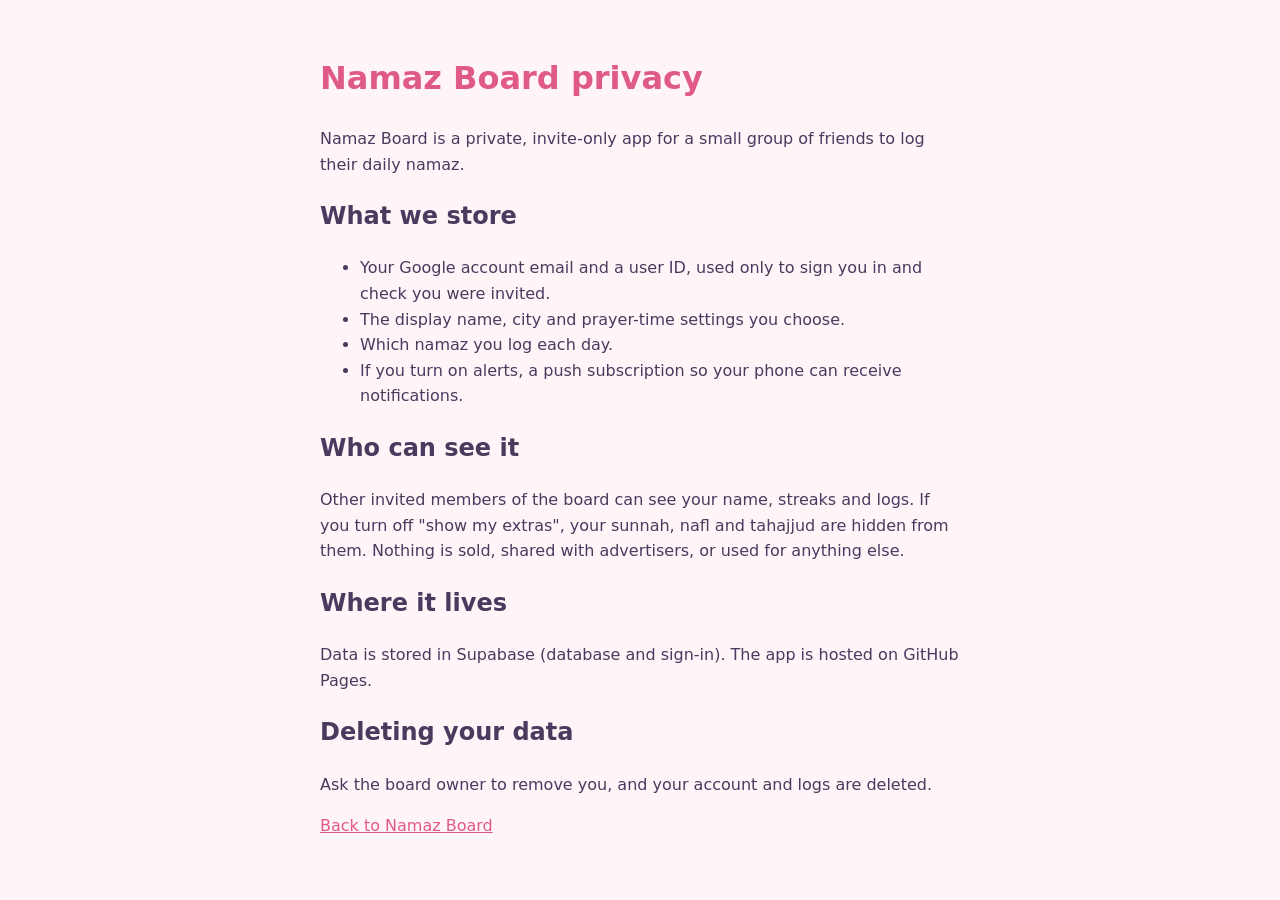
==== privacy.html @ 4ba15d6b "Add privacy page for Google sign-in Co-Authored-By: Claude Opus 5.5 <noreply@anthropic.com> Claude-S" ====
<!doctype html>
<html lang="en"><head><meta charset="utf-8"><meta name="viewport" content="width=device-width,initial-scale=1">
<title>Privacy · Namaz Board</title><link rel="icon" href="icons/icon-192.png">
<style>body{font-family:Nunito,system-ui,sans-serif;max-width:640px;margin:0 auto;padding:32px 16px;line-height:1.6;color:#4A3A5E;background:#FFF4F8}h1{color:#E05A86}a{color:#E05A86}</style></head>
<body>
<h1>Namaz Board privacy</h1>
<p>Namaz Board is a private, invite-only app for a small group of friends to log their daily namaz.</p>
<h2>What we store</h2>
<ul>
<li>Your Google account email and a user ID, used only to sign you in and check you were invited.</li>
<li>The display name, city and prayer-time settings you choose.</li>
<li>Which namaz you log each day.</li>
<li>If you turn on alerts, a push subscription so your phone can receive notifications.</li>
</ul>
<h2>Who can see it</h2>
<p>Other invited members of the board can see your name, streaks and logs. If you turn off "show my extras", your sunnah, nafl and tahajjud are hidden from them. Nothing is sold, shared with advertisers, or used for anything else.</p>
<h2>Where it lives</h2>
<p>Data is stored in Supabase (database and sign-in). The app is hosted on GitHub Pages.</p>
<h2>Deleting your data</h2>
<p>Ask the board owner to remove you, and your account and logs are deleted.</p>
<p><a href="./">Back to Namaz Board</a></p>
</body></html>
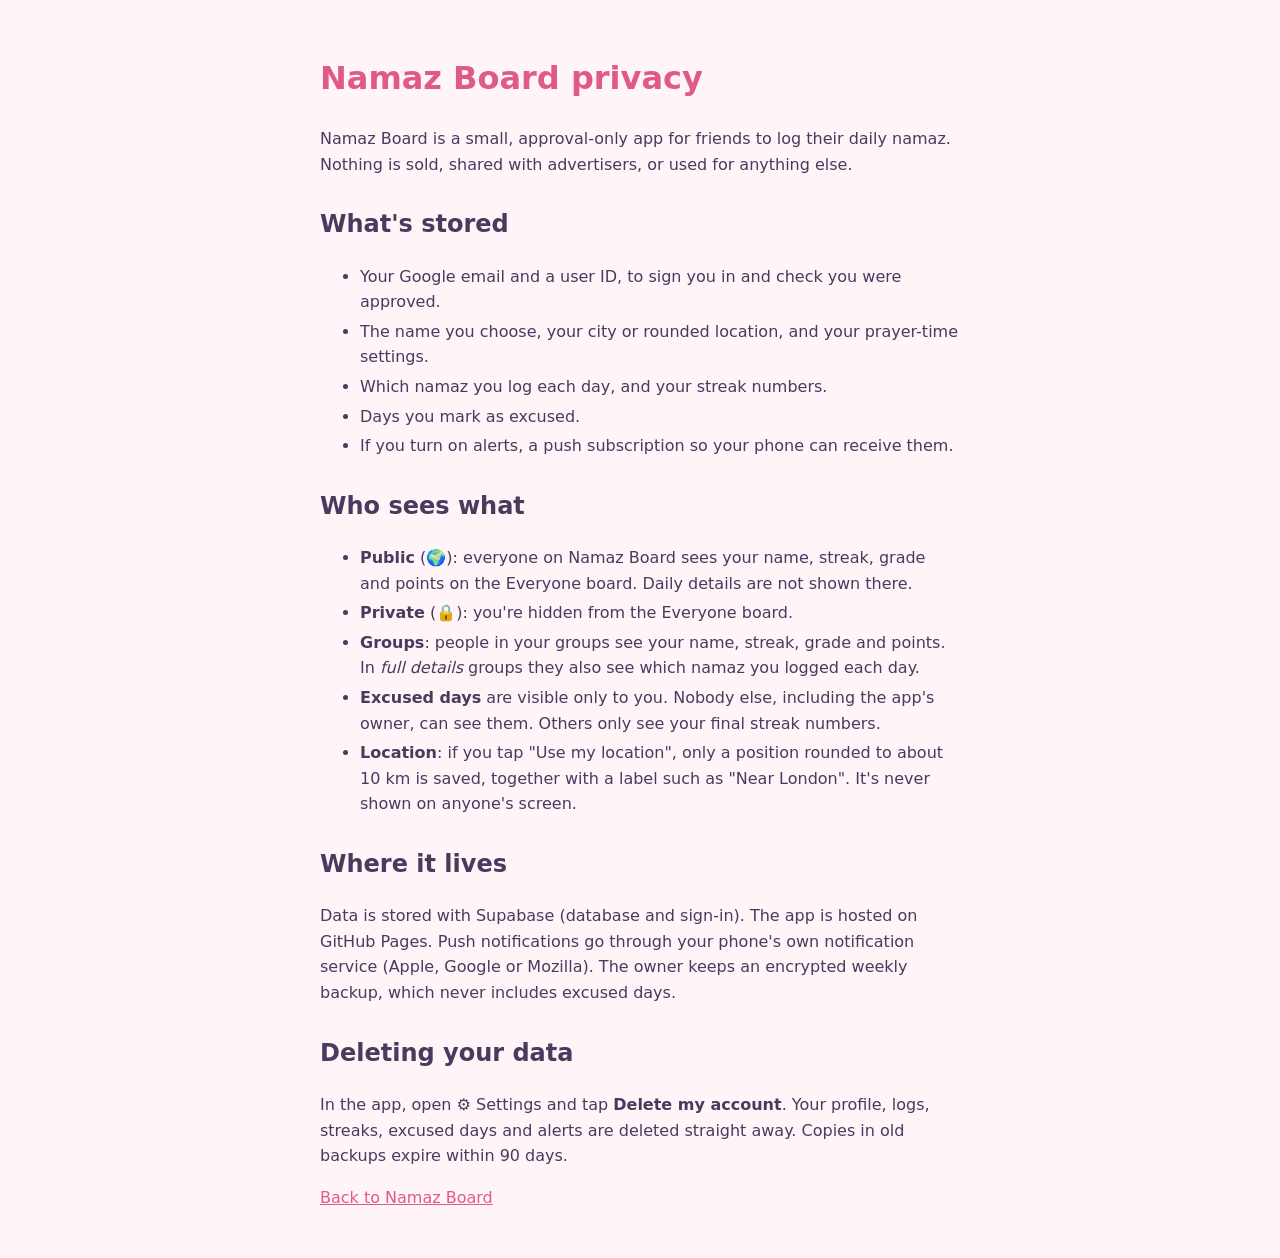
==== commit ecfd1497: "Review fixes: revoke invite on removal, recent-day guard, humane Isha reminder, delete account, priv" ====
--- a/privacy.html
+++ b/privacy.html
@@ -1,22 +1,34 @@
 <!doctype html>
 <html lang="en"><head><meta charset="utf-8"><meta name="viewport" content="width=device-width,initial-scale=1">
 <title>Privacy · Namaz Board</title><link rel="icon" href="icons/icon-192.png">
-<style>body{font-family:Nunito,system-ui,sans-serif;max-width:640px;margin:0 auto;padding:32px 16px;line-height:1.6;color:#4A3A5E;background:#FFF4F8}h1{color:#E05A86}a{color:#E05A86}</style></head>
+<style>body{font-family:Nunito,system-ui,sans-serif;max-width:640px;margin:0 auto;padding:32px 16px;line-height:1.6;color:#4A3A5E;background:#FFF4F8}h1{color:#E05A86}h2{margin-top:28px}a{color:#E05A86}li{margin:4px 0}</style></head>
 <body>
 <h1>Namaz Board privacy</h1>
-<p>Namaz Board is a private, invite-only app for a small group of friends to log their daily namaz.</p>
-<h2>What we store</h2>
+<p>Namaz Board is a small, approval-only app for friends to log their daily namaz. Nothing is sold, shared with advertisers, or used for anything else.</p>
+
+<h2>What's stored</h2>
 <ul>
-<li>Your Google account email and a user ID, used only to sign you in and check you were invited.</li>
-<li>The display name, city and prayer-time settings you choose.</li>
-<li>Which namaz you log each day.</li>
-<li>If you turn on alerts, a push subscription so your phone can receive notifications.</li>
+<li>Your Google email and a user ID, to sign you in and check you were approved.</li>
+<li>The name you choose, your city or rounded location, and your prayer-time settings.</li>
+<li>Which namaz you log each day, and your streak numbers.</li>
+<li>Days you mark as excused.</li>
+<li>If you turn on alerts, a push subscription so your phone can receive them.</li>
 </ul>
-<h2>Who can see it</h2>
-<p>Other invited members of the board can see your name, streaks and logs. If you turn off "show my extras", your sunnah, nafl and tahajjud are hidden from them. Nothing is sold, shared with advertisers, or used for anything else.</p>
+
+<h2>Who sees what</h2>
+<ul>
+<li><b>Public</b> (🌍): everyone on Namaz Board sees your name, streak, grade and points on the Everyone board. Daily details are not shown there.</li>
+<li><b>Private</b> (🔒): you're hidden from the Everyone board.</li>
+<li><b>Groups</b>: people in your groups see your name, streak, grade and points. In <i>full details</i> groups they also see which namaz you logged each day.</li>
+<li><b>Excused days</b> are visible only to you. Nobody else, including the app's owner, can see them. Others only see your final streak numbers.</li>
+<li><b>Location</b>: if you tap "Use my location", only a position rounded to about 10 km is saved, together with a label such as "Near London". It's never shown on anyone's screen.</li>
+</ul>
+
 <h2>Where it lives</h2>
-<p>Data is stored in Supabase (database and sign-in). The app is hosted on GitHub Pages.</p>
+<p>Data is stored with Supabase (database and sign-in). The app is hosted on GitHub Pages. Push notifications go through your phone's own notification service (Apple, Google or Mozilla). The owner keeps an encrypted weekly backup, which never includes excused days.</p>
+
 <h2>Deleting your data</h2>
-<p>Ask the board owner to remove you, and your account and logs are deleted.</p>
+<p>In the app, open ⚙️ Settings and tap <b>Delete my account</b>. Your profile, logs, streaks, excused days and alerts are deleted straight away. Copies in old backups expire within 90 days.</p>
+
 <p><a href="./">Back to Namaz Board</a></p>
 </body></html>
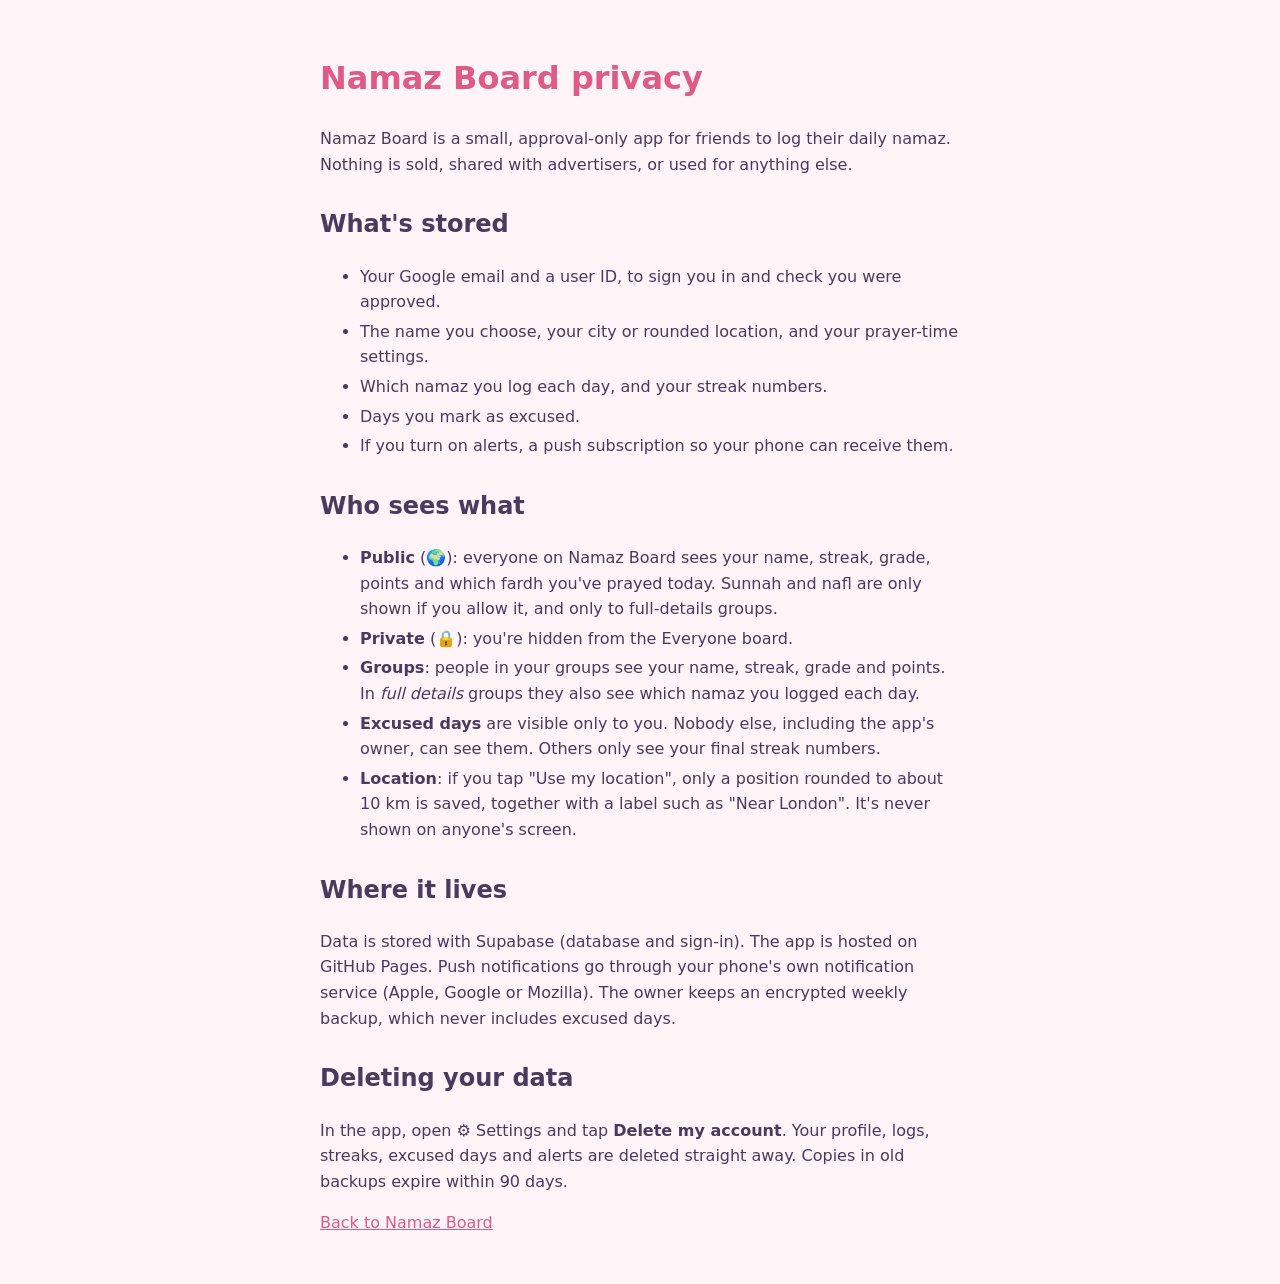
==== commit fff89e85: "Public members show today's rings; home shows public only, group rings inside each group Co-Authored" ====
--- a/privacy.html
+++ b/privacy.html
@@ -17,7 +17,7 @@
 
 <h2>Who sees what</h2>
 <ul>
-<li><b>Public</b> (🌍): everyone on Namaz Board sees your name, streak, grade and points on the Everyone board. Daily details are not shown there.</li>
+<li><b>Public</b> (🌍): everyone on Namaz Board sees your name, streak, grade, points and which fardh you've prayed today. Sunnah and nafl are only shown if you allow it, and only to full-details groups.</li>
 <li><b>Private</b> (🔒): you're hidden from the Everyone board.</li>
 <li><b>Groups</b>: people in your groups see your name, streak, grade and points. In <i>full details</i> groups they also see which namaz you logged each day.</li>
 <li><b>Excused days</b> are visible only to you. Nobody else, including the app's owner, can see them. Others only see your final streak numbers.</li>
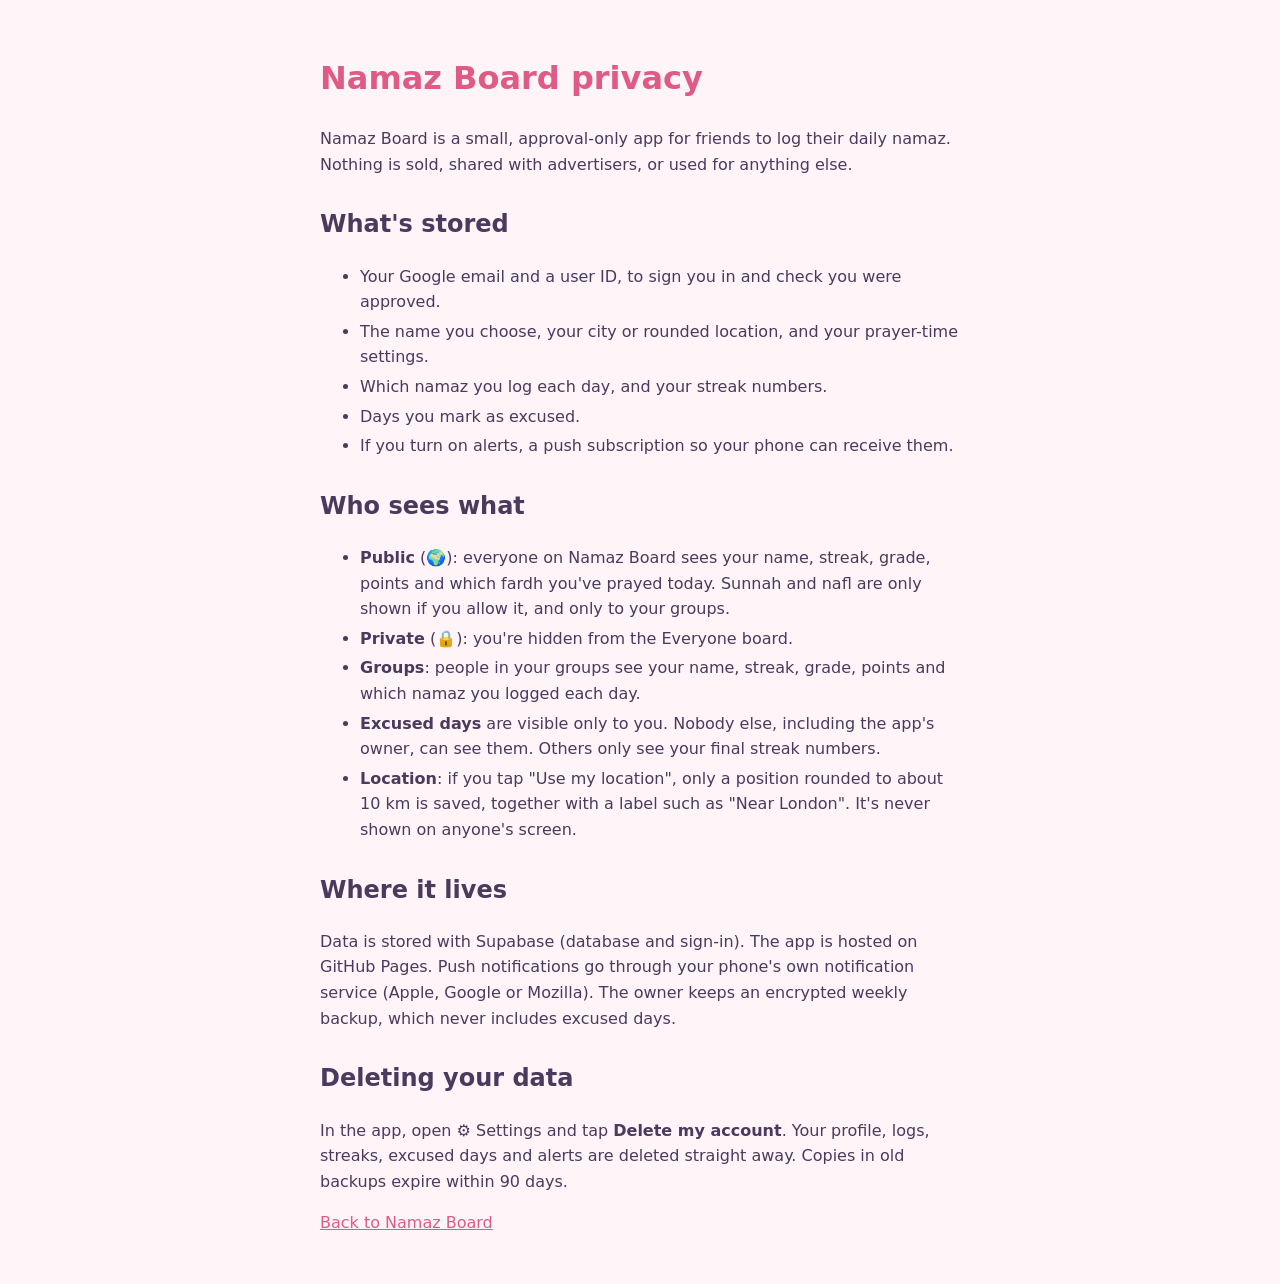
==== commit 0835e9fa: "One group type: streaks and today's rings Co-Authored-By: Claude Opus 5.5 <noreply@anthropic.com> Cl" ====
--- a/privacy.html
+++ b/privacy.html
@@ -17,9 +17,9 @@
 
 <h2>Who sees what</h2>
 <ul>
-<li><b>Public</b> (🌍): everyone on Namaz Board sees your name, streak, grade, points and which fardh you've prayed today. Sunnah and nafl are only shown if you allow it, and only to full-details groups.</li>
+<li><b>Public</b> (🌍): everyone on Namaz Board sees your name, streak, grade, points and which fardh you've prayed today. Sunnah and nafl are only shown if you allow it, and only to your groups.</li>
 <li><b>Private</b> (🔒): you're hidden from the Everyone board.</li>
-<li><b>Groups</b>: people in your groups see your name, streak, grade and points. In <i>full details</i> groups they also see which namaz you logged each day.</li>
+<li><b>Groups</b>: people in your groups see your name, streak, grade, points and which namaz you logged each day.</li>
 <li><b>Excused days</b> are visible only to you. Nobody else, including the app's owner, can see them. Others only see your final streak numbers.</li>
 <li><b>Location</b>: if you tap "Use my location", only a position rounded to about 10 km is saved, together with a label such as "Near London". It's never shown on anyone's screen.</li>
 </ul>
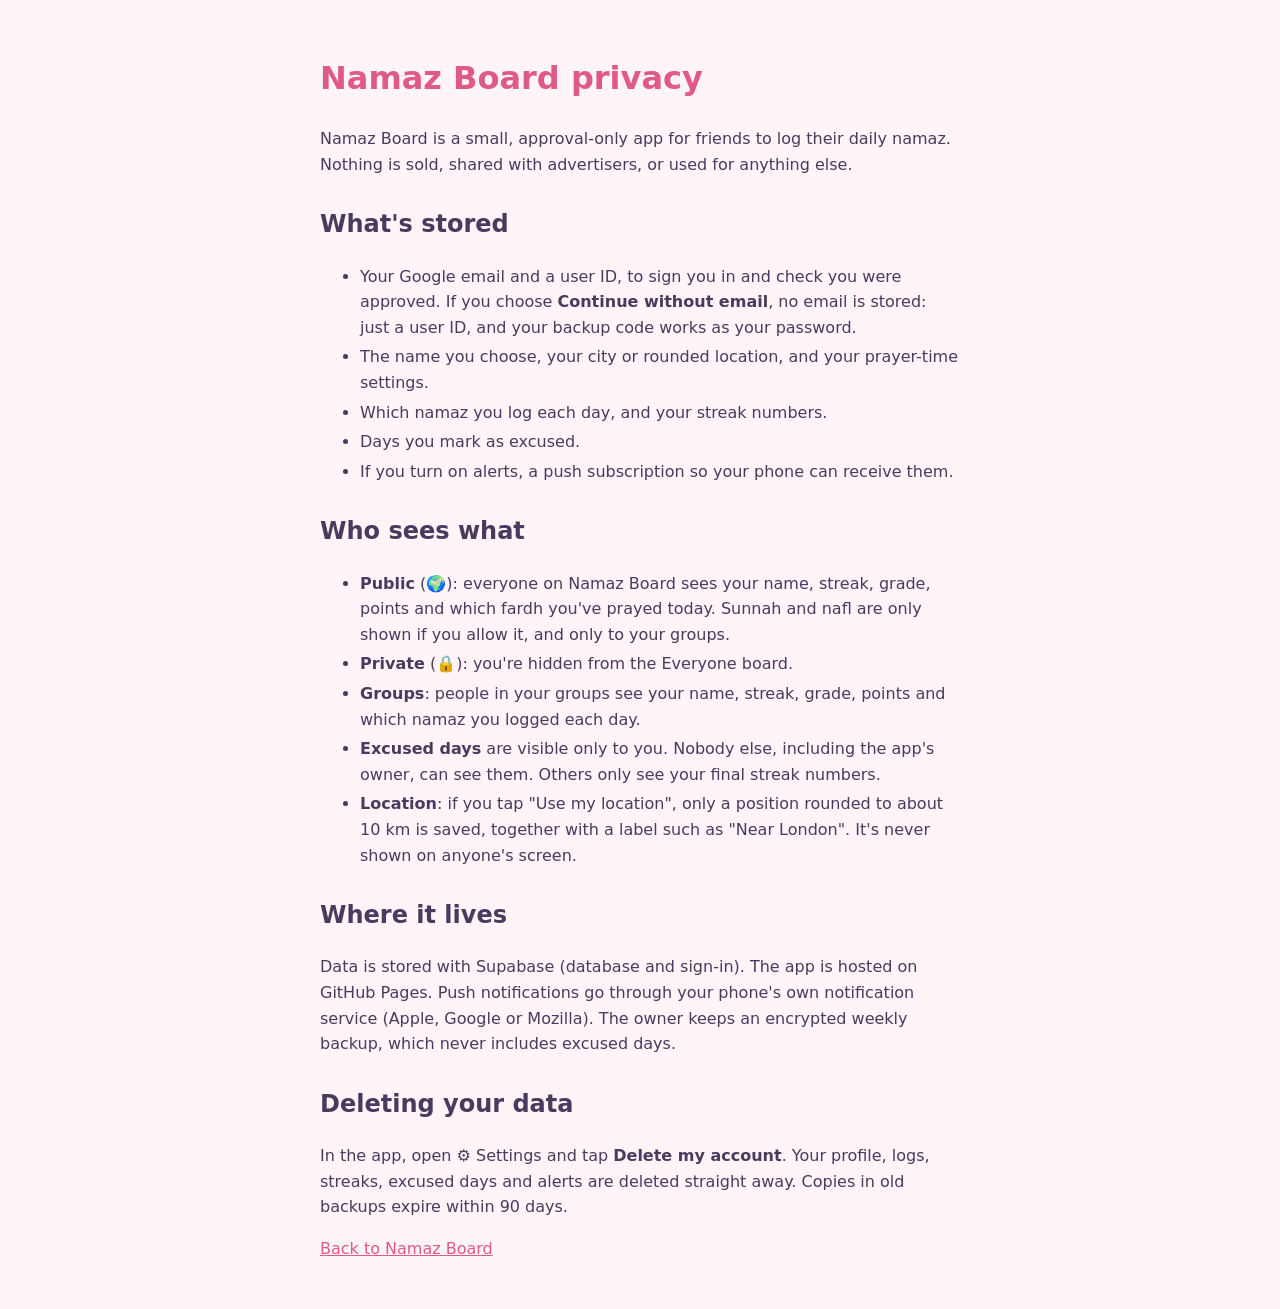
==== commit ba79dce4: "Continue without email: code accounts with a backup code Co-Authored-By: Claude Opus 5.5 <noreply@an" ====
--- a/privacy.html
+++ b/privacy.html
@@ -8,7 +8,7 @@
 
 <h2>What's stored</h2>
 <ul>
-<li>Your Google email and a user ID, to sign you in and check you were approved.</li>
+<li>Your Google email and a user ID, to sign you in and check you were approved. If you choose <b>Continue without email</b>, no email is stored: just a user ID, and your backup code works as your password.</li>
 <li>The name you choose, your city or rounded location, and your prayer-time settings.</li>
 <li>Which namaz you log each day, and your streak numbers.</li>
 <li>Days you mark as excused.</li>
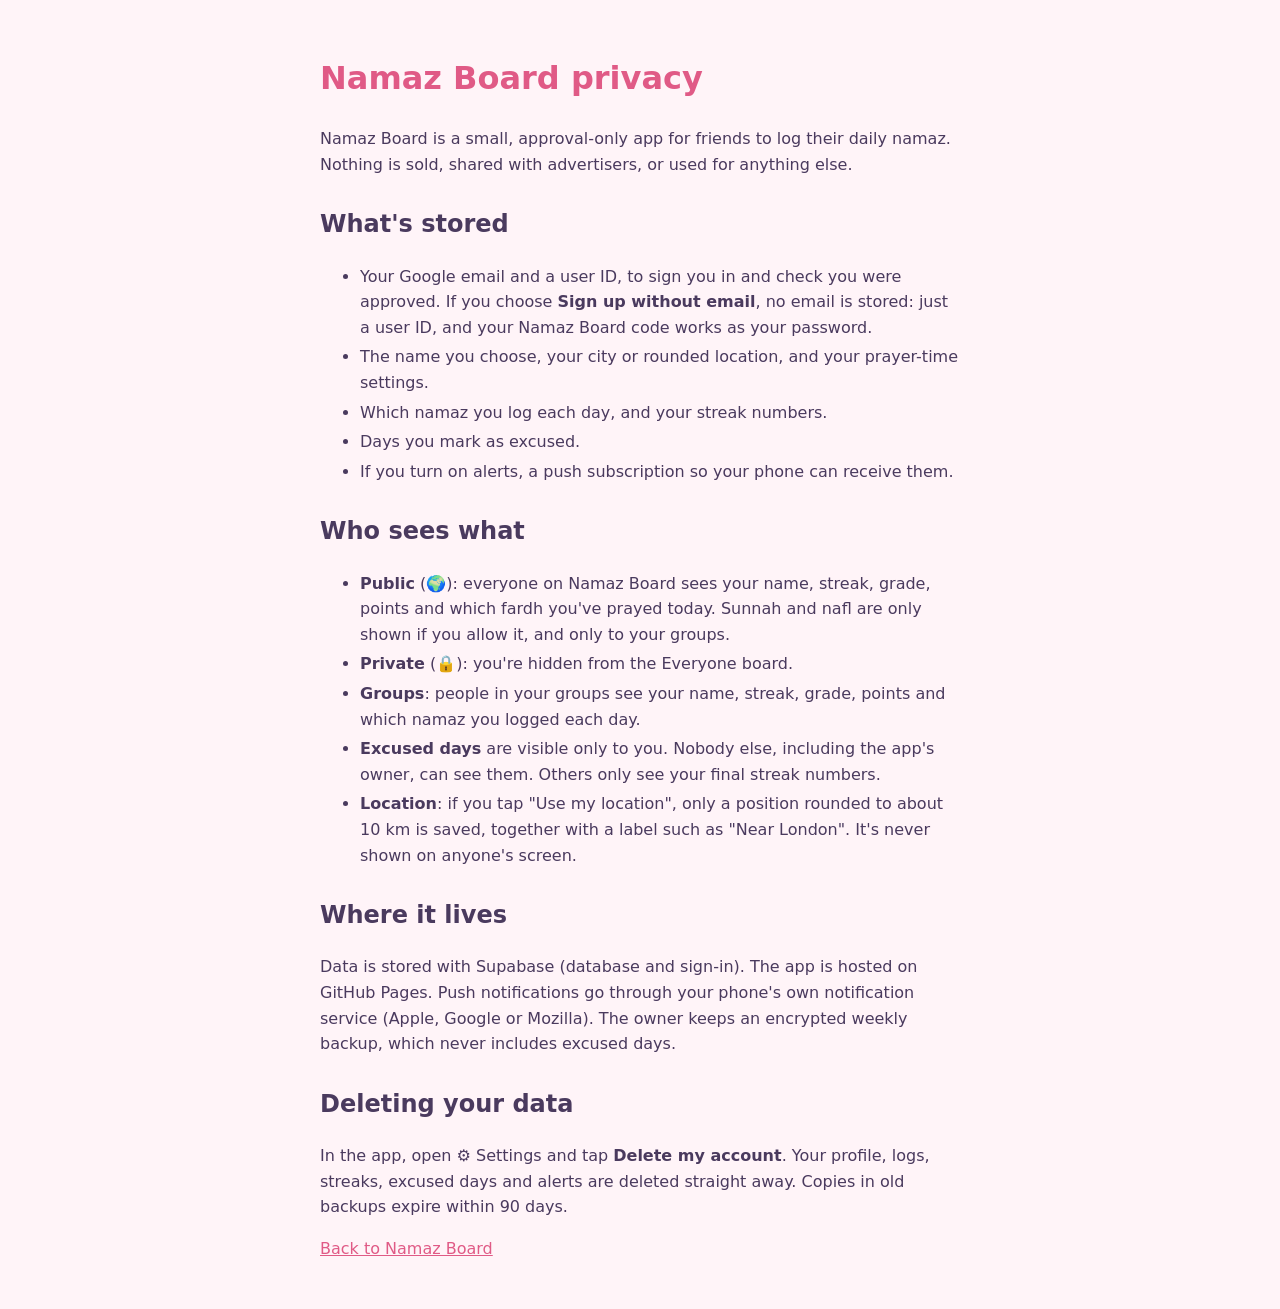
==== commit f9fe2ea6: "Clearer wording for signing up without email (Namaz Board code); remove stray screenshots Co-Authore" ====
--- a/privacy.html
+++ b/privacy.html
@@ -8,7 +8,7 @@
 
 <h2>What's stored</h2>
 <ul>
-<li>Your Google email and a user ID, to sign you in and check you were approved. If you choose <b>Continue without email</b>, no email is stored: just a user ID, and your backup code works as your password.</li>
+<li>Your Google email and a user ID, to sign you in and check you were approved. If you choose <b>Sign up without email</b>, no email is stored: just a user ID, and your Namaz Board code works as your password.</li>
 <li>The name you choose, your city or rounded location, and your prayer-time settings.</li>
 <li>Which namaz you log each day, and your streak numbers.</li>
 <li>Days you mark as excused.</li>
